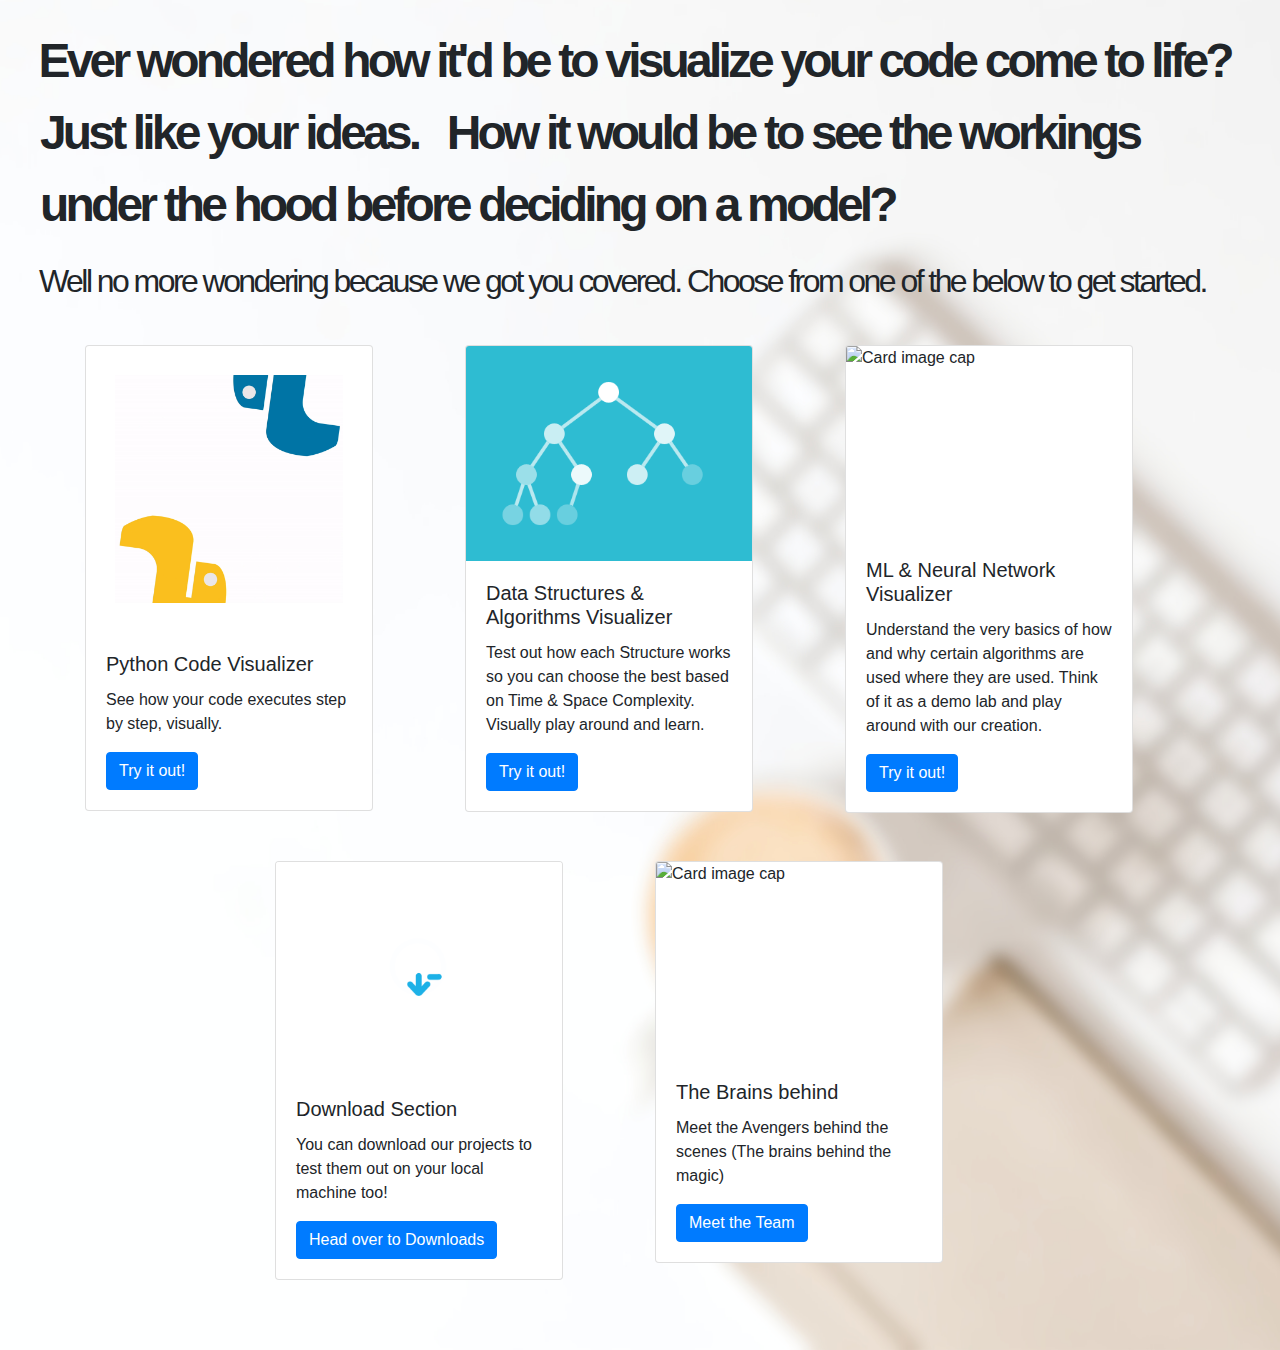
==== offering.html @ 7daad2a4 "Added Files" ====
<!DOCTYPE html>
<html lang="en">
<head>
    <!-- Latest compiled and minified CSS -->
<link rel="stylesheet" href="https://maxcdn.bootstrapcdn.com/bootstrap/4.5.2/css/bootstrap.min.css">

<!-- jQuery library -->
<script src="https://ajax.googleapis.com/ajax/libs/jquery/3.5.1/jquery.min.js"></script>

<!-- Popper JS -->
<script src="https://cdnjs.cloudflare.com/ajax/libs/popper.js/1.16.0/umd/popper.min.js"></script>

<!-- Latest compiled JavaScript -->
<script src="https://maxcdn.bootstrapcdn.com/bootstrap/4.5.2/js/bootstrap.min.js"></script>
    <meta charset="UTF-8">
    <meta name="viewport" content="width=device-width, initial-scale=1.0">
    <link rel="stylesheet" href="navbarstyles.css">
    <link rel="stylesheet" href="https://cdnjs.cloudflare.com/ajax/libs/font-awesome/4.7.0/css/font-awesome.min.css">
    <link rel="stylesheet" href="offering.css">
    <link rel="stylesheet" href="https://cdnjs.cloudflare.com/ajax/libs/animate.css/4.1.1/animate.min.css"/>
    <title>RPA ML Labs - Offerings</title>
</head>
<body>
    <div class="container-fluid" style="background-image: url(minimdesktop.jpg); height: 150vh; width: 100%; background-size: cover; background-position: center; max-width: 100%; ">
        <p class="banner animate__animated animate__backInLeft animate__delay-1s">
            Ever wondered how it'd be to visualize your code come to life? Just like your ideas. &nbsp;
            How it would be to see the workings under the hood before deciding on a model?
        </p>
        <p class="banner2 animate__animated animate__backInLeft animate__delay-2s">
            Well no more wondering because we got you covered. Choose from one of the below to get started.
        </p><br>
        <div class="container">
            <div class="row">
                <div class="col-lg-4">
                    <div class="card" style="width: 18rem;">
                        <img class="card-img-top" src="python.gif" alt="Card image cap" style="padding: 10%;">
                        <div class="card-body">
                            <h5 class="card-title">Python Code Visualizer</h5>
                            <p class="card-text">See how your code executes step by step, visually.</p>
                            <a href="pythonvis.html" class="btn btn-primary">Try it out!</a>
                        </div>                
                    </div>
                </div>
                <div class="col-lg-4">
                    <div class="card" style="width: 18rem;">
                        <img class="card-img-top" src="Btree.gif" alt="Card image cap">
                        <div class="card-body">
                            <h5 class="card-title">Data Structures & Algorithms Visualizer</h5>
                            <p class="card-text">Test out how each Structure works so you can choose the best based on Time & Space Complexity. Visually play around and learn.</p>
                            <a href="datastructures.html" class="btn btn-primary">Try it out!</a>
                        </div>
                    </div>
                </div>
                <div class="col-lg-4">
                    <div class="card" style="width: 18rem;">
                        <img class="card-img-top" src="cnn.gif" alt="Card image cap" style=" height: 12rem;">
                        <div class="card-body">
                            <h5 class="card-title">ML & Neural Network Visualizer</h5>
                            <p class="card-text">Understand the very basics of how and why certain algorithms are used where they are used. Think of it as a demo lab and play around with our creation.</p>
                            <a href="#" class="btn btn-primary">Try it out!</a>
                        </div>
                    </div>
                </div>
            </div>
        </div> <br><br>
        <div class="container">
            <div class="row">
                <div class="col-lg-2">
                    <!-- <div class="card" style="width: 18rem;">
                        <img class="card-img-top" src="python.gif" alt="Card image cap" style="padding: 10%;">
                        <div class="card-body">
                            <h5 class="card-title">Python Code Visualizer</h5>
                            <p class="card-text">See how your code executes step by step, visually.</p>
                            <a href="#" class="btn btn-primary">Try it out!</a>
                        </div>                
                    </div> -->
                </div>
                <div class="col-lg-4">
                    <div class="card" style="width: 18rem;">
                        <img class="card-img-top" src="download.gif" alt="Card image cap">
                        <div class="card-body">
                            <h5 class="card-title">Download Section</h5>
                            <p class="card-text">You can download our projects to test them out on your local machine too!</p>
                            <a href="#" class="btn btn-primary">Head over to Downloads</a>
                        </div>
                    </div>
                </div>
                <div class="col-lg-4">
                    <div class="card" style="width: 18rem;">
                        <img class="card-img-top" src="team.gif" alt="Card image cap" style="height: 22vh;">
                        <div class="card-body">
                            <h5 class="card-title">The Brains behind</h5>
                            <p class="card-text">Meet the Avengers behind the scenes (The brains behind the magic) </p>
                            <a href="team.html" class="btn btn-primary">Meet the Team</a>
                        </div>
                    </div>
                </div>
                <div class="col-lg-2">
                    <!-- <div class="card" style="width: 18rem;">
                        <img class="card-img-top" src="cnn.gif" alt="Card image cap" style=" height: 12rem;">
                        <div class="card-body">
                            <h5 class="card-title">ML & Neural Network Visualizer</h5>
                            <p class="card-text">Understand the very basics of how and why certain algorithms are used where they are used. Think of it as a demo lab and play around with our creation.</p>
                            <a href="#" class="btn btn-primary">Try it out!</a>
                        </div>
                    </div> -->
                </div>
            </div>
        </div>
    </div>

    
</body>
</html>
---- offering.css ----
@import url('https://rsms.me/inter/inter.css');
html { font-family: 'Inter', sans-serif; }
@supports (font-variation-settings: normal) {
  html { font-family: 'Inter var', sans-serif; }
}

.banner
{
    padding-top: 2%;
    padding-left: 2%;
    padding-right: 2%;
    font-family: 'Inter var', sans-serif;
    font-weight: 740;
    letter-spacing: -0.080em;
    font-size: 3em;
    text-indent: -0.03em;
}

.banner2
{
    padding-left : 2%;
    font-family: 'Inter var', sans-serif;
    font-weight: 540;
    letter-spacing: -0.080em;
    font-size: 2em;
    text-indent: -0.03em;
}
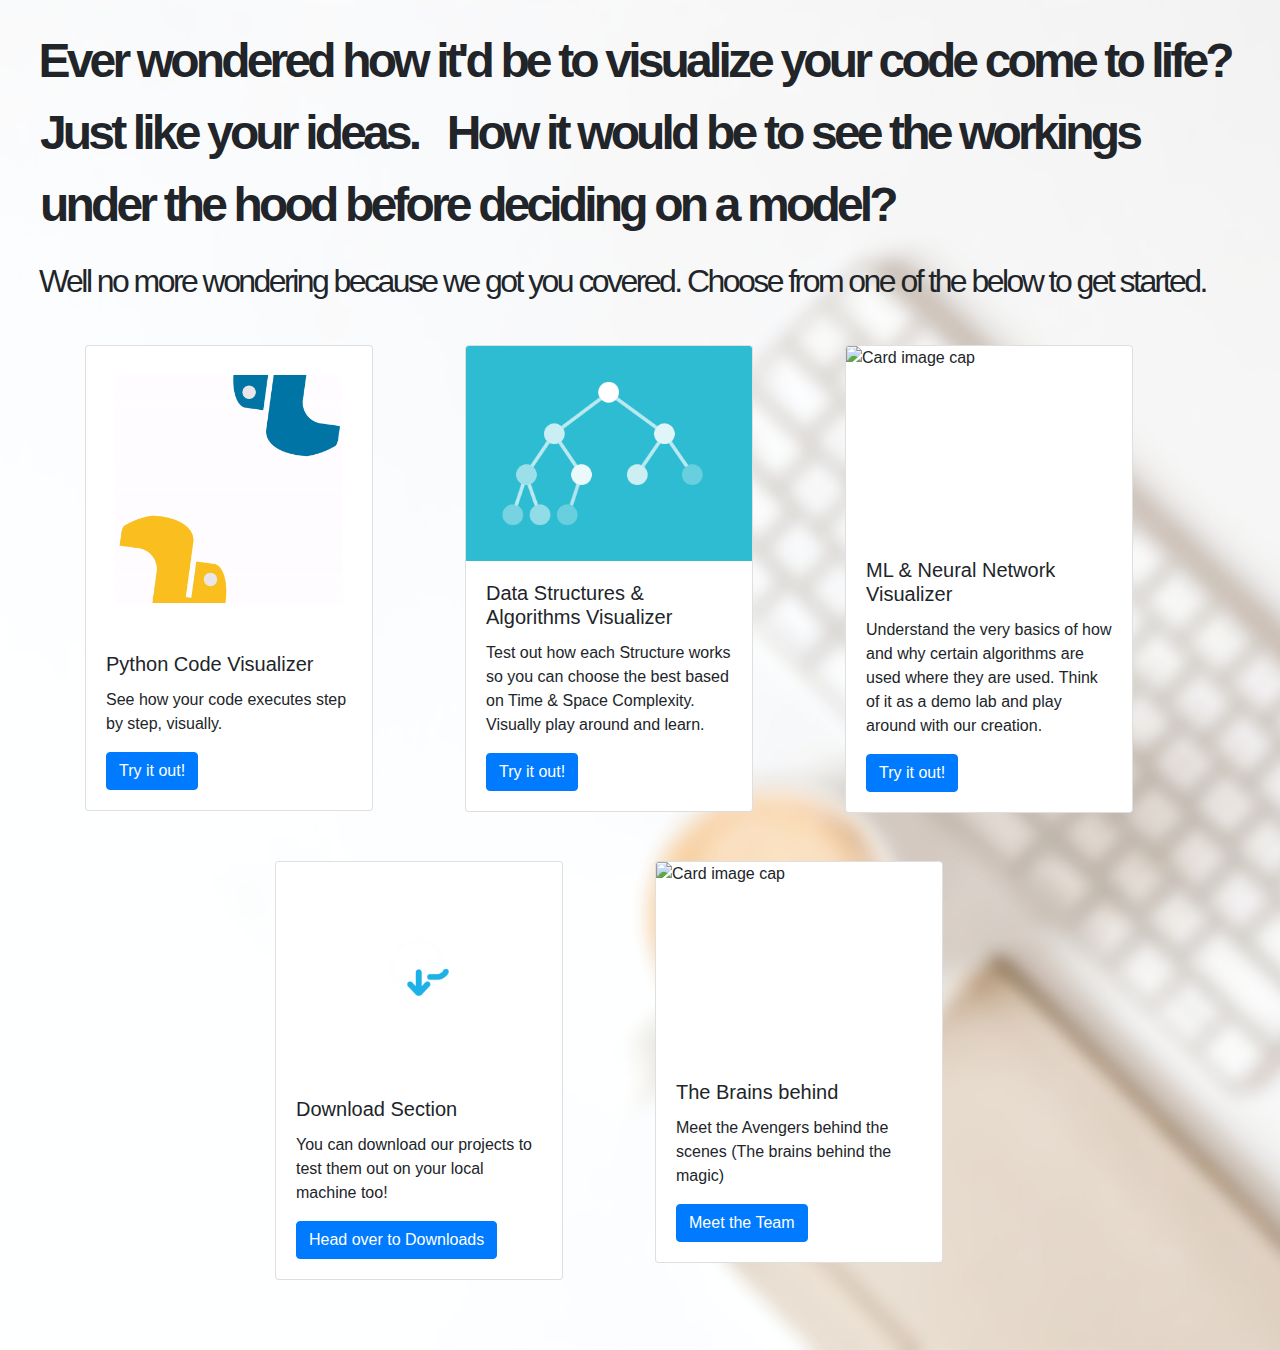
==== commit a1817ce9: "Updated Link to ML Page" ====
--- a/offering.html
+++ b/offering.html
@@ -57,7 +57,7 @@
                         <div class="card-body">
                             <h5 class="card-title">ML & Neural Network Visualizer</h5>
                             <p class="card-text">Understand the very basics of how and why certain algorithms are used where they are used. Think of it as a demo lab and play around with our creation.</p>
-                            <a href="#" class="btn btn-primary">Try it out!</a>
+                            <a href="mlnl.html" class="btn btn-primary">Try it out!</a>
                         </div>
                     </div>
                 </div>
